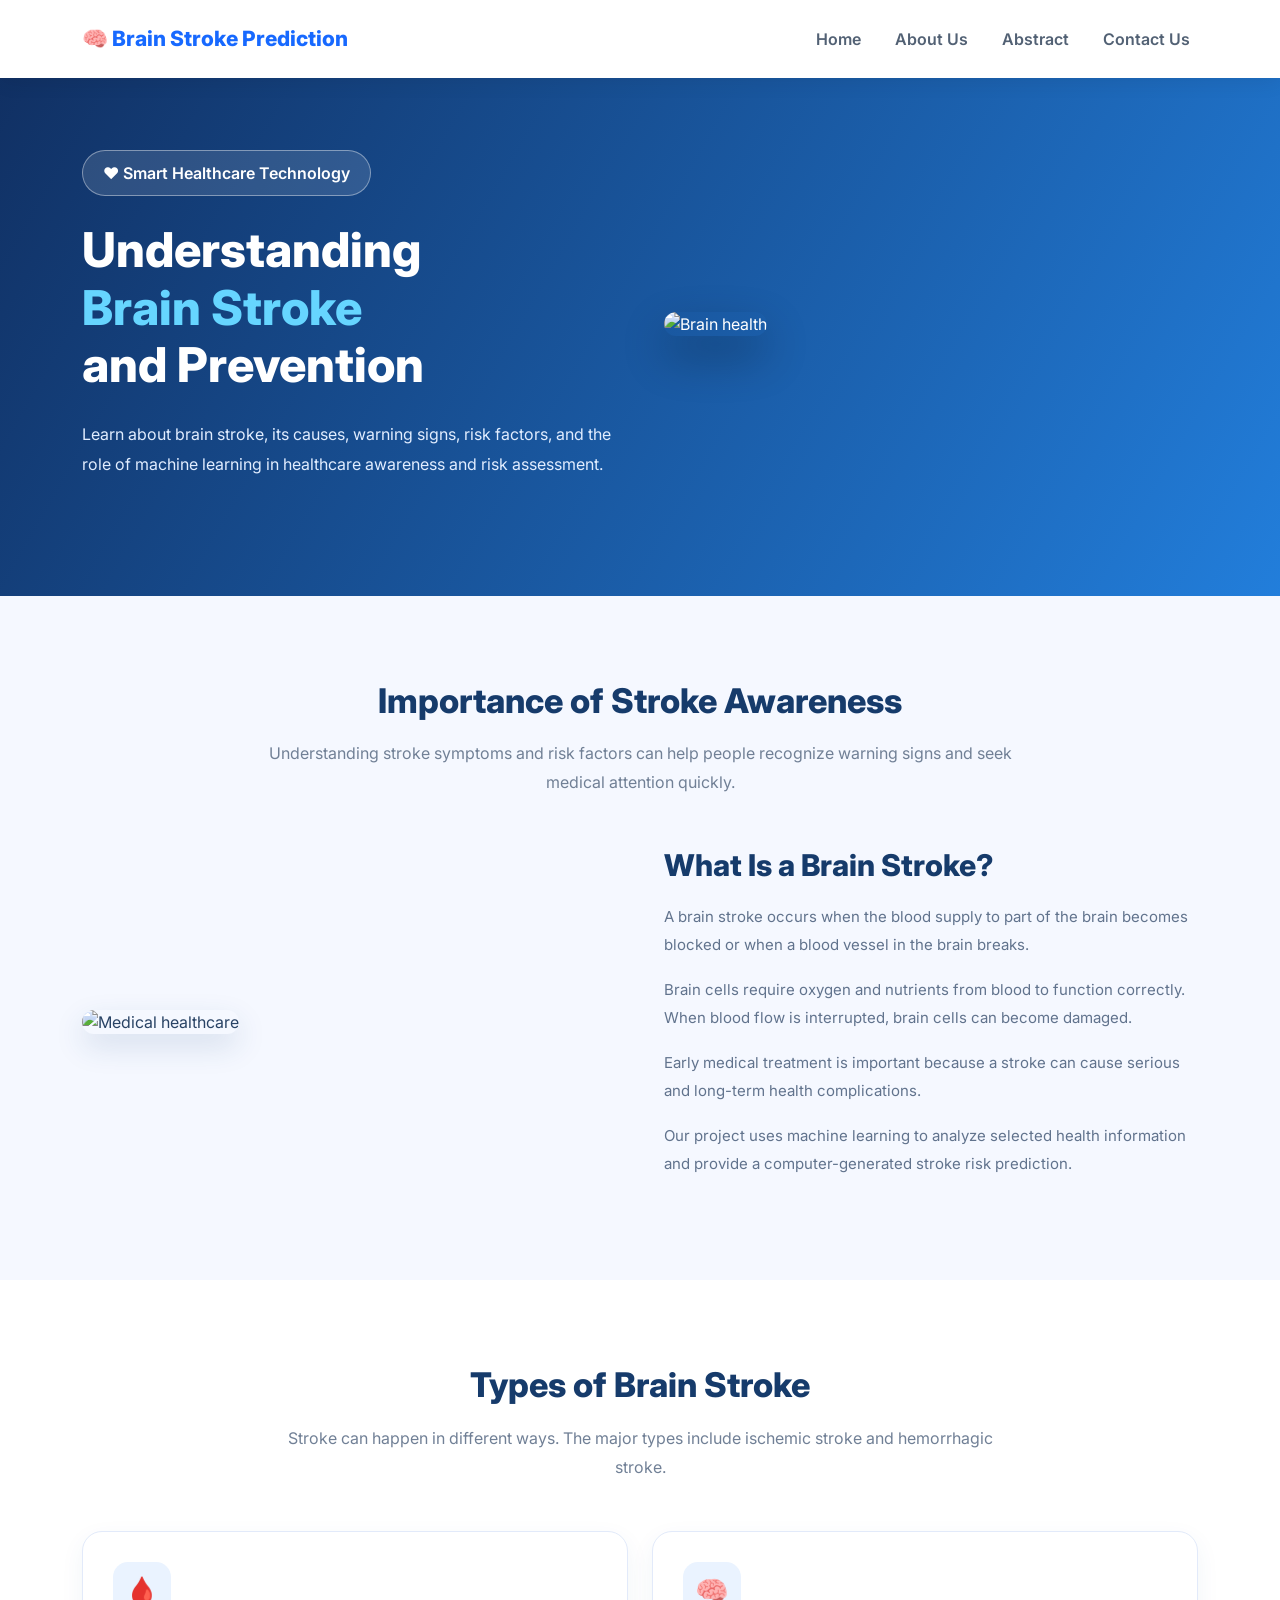
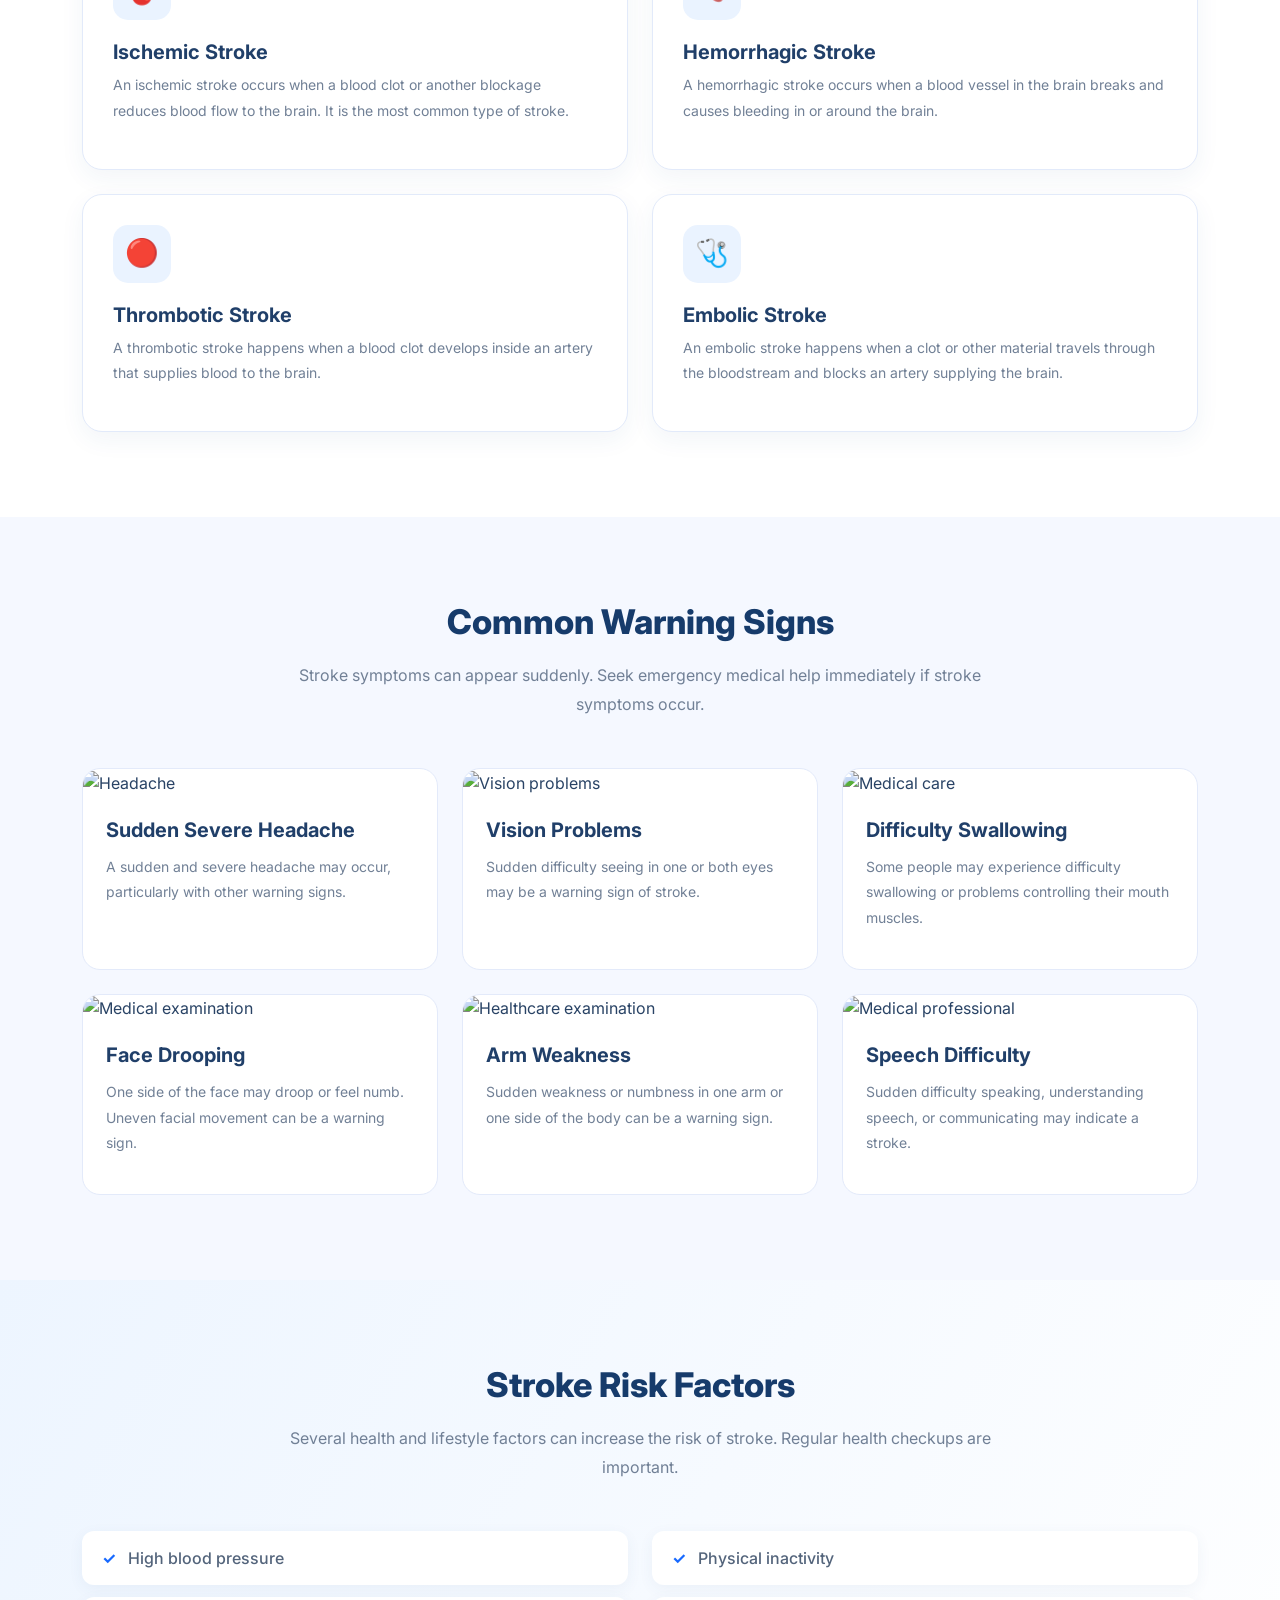
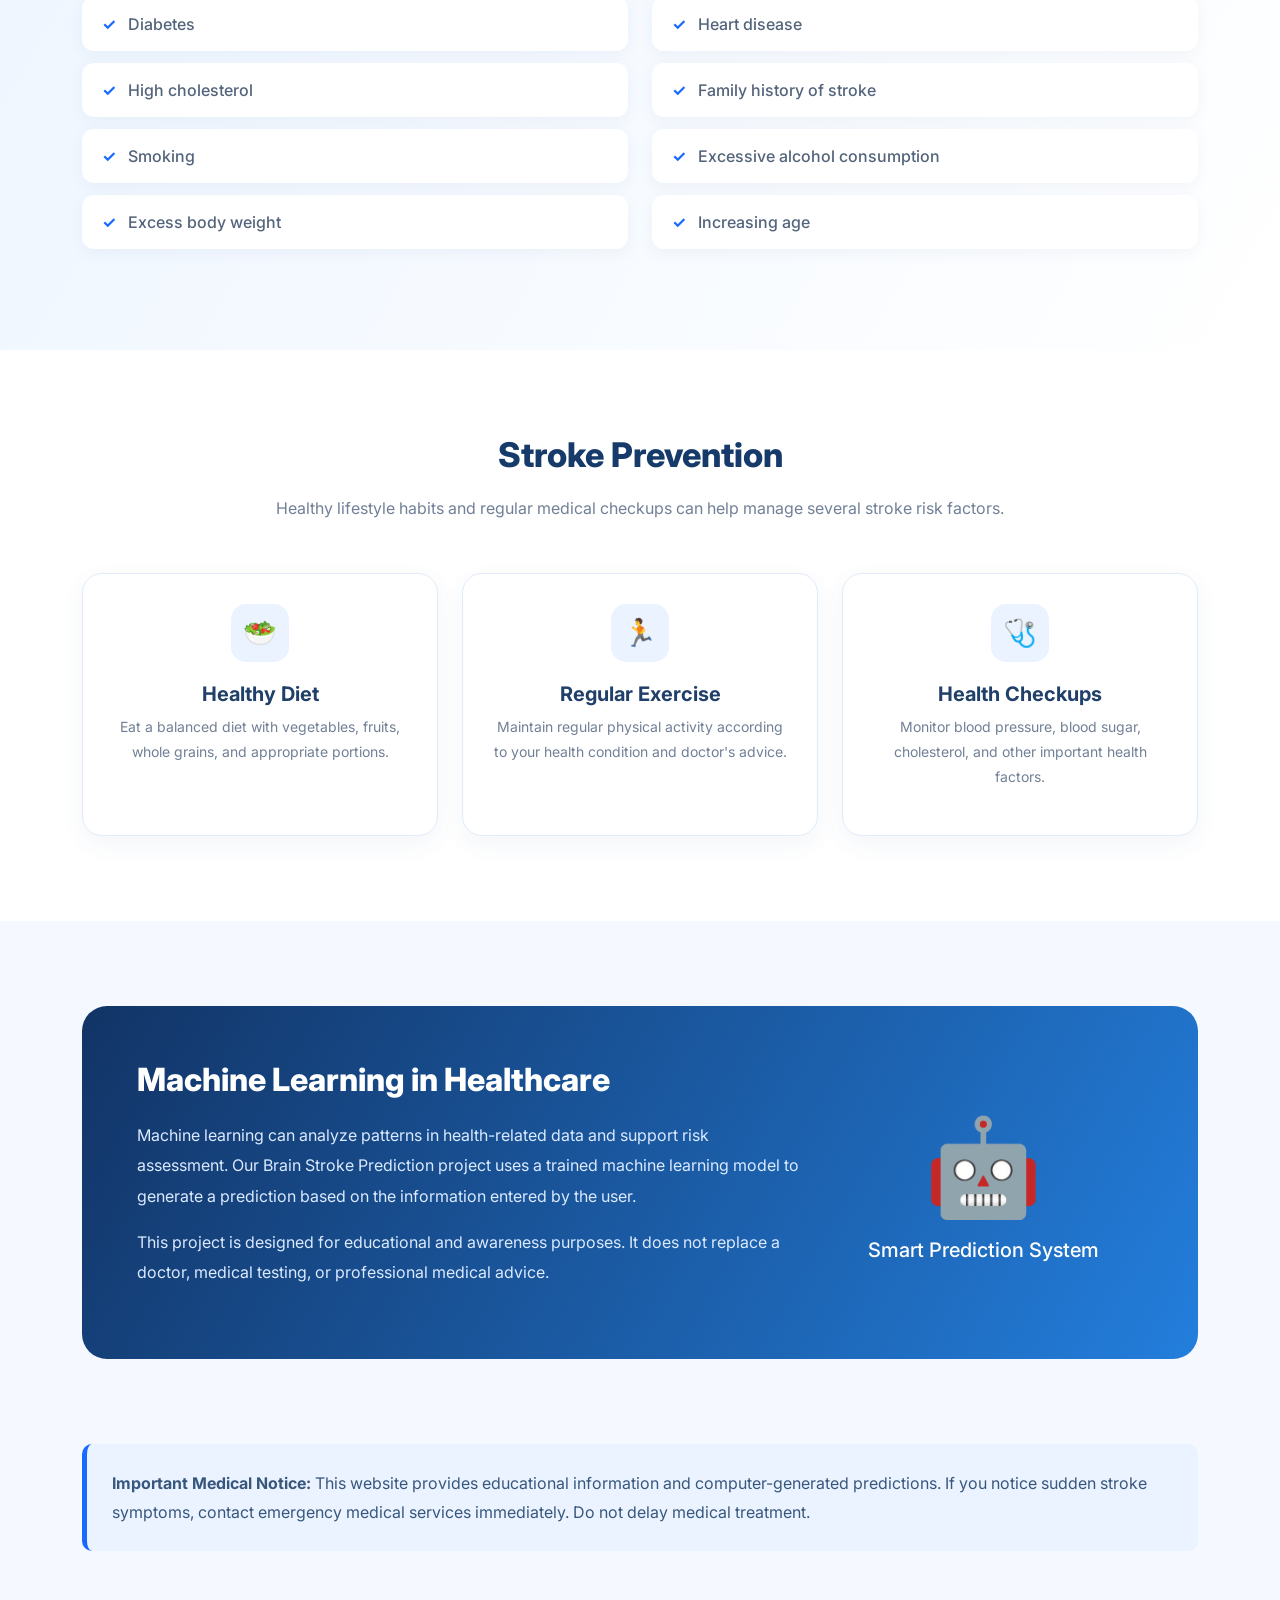
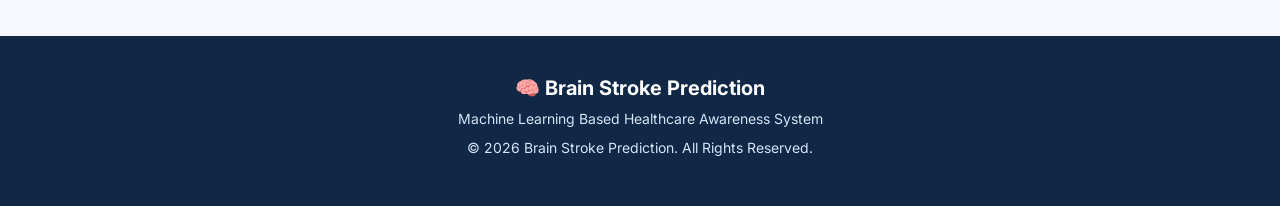
==== templates/aboutus.html @ ed499a5a "Initial commit" ====
<!DOCTYPE html>
<html lang="en">

<head>
  <meta charset="UTF-8">
  <meta name="viewport" content="width=device-width, initial-scale=1.0">

  <title>About Us | Brain Stroke Prediction</title>

  <link rel="stylesheet"
    href="https://cdn.jsdelivr.net/npm/bootstrap@5.3.3/dist/css/bootstrap.min.css">

  <link rel="stylesheet"
    href="https://fonts.googleapis.com/css2?family=Inter:wght@400;500;600;700;800&display=swap">

  <style>
    * {
      box-sizing: border-box;
    }

    body {
      margin: 0;
      font-family: 'Inter', sans-serif;
      background: #f5f8ff;
      color: #294365;
    }

    .navbar {
      background: #ffffff;
      padding: 18px 0;
      box-shadow: 0 3px 20px rgba(0, 0, 0, 0.08);
    }

    .navbar-brand {
      font-size: 21px;
      font-weight: 800;
      color: #1769ff !important;
    }

    .nav-link {
      color: #526174 !important;
      font-weight: 600;
      margin-left: 18px;
    }

    .nav-link:hover {
      color: #1769ff !important;
    }

    /* HERO */
    .hero {
      padding: 150px 0 100px;
      background: linear-gradient(120deg, #102e60, #227edb);
      color: white;
    }

    .hero-badge {
      display: inline-block;
      padding: 10px 20px;
      border: 1px solid rgba(255, 255, 255, 0.4);
      border-radius: 30px;
      background: rgba(255, 255, 255, 0.12);
      margin-bottom: 25px;
      font-weight: 600;
    }

    .hero h1 {
      font-size: 48px;
      font-weight: 800;
      line-height: 1.2;
    }

    .hero h1 span {
      color: #66d5ff;
    }

    .hero p {
      color: #e1edff;
      font-size: 16px;
      line-height: 1.9;
      margin-top: 25px;
    }

    .hero-image {
      width: 100%;
      height: 360px;
      object-fit: cover;
      border-radius: 25px;
      box-shadow: 0 20px 45px rgba(0, 0, 0, 0.3);
    }

    /* GENERAL */
    .section {
      padding: 85px 0;
    }

    .section-title {
      text-align: center;
      font-size: 34px;
      font-weight: 800;
      color: #163b6b;
      margin-bottom: 18px;
    }

    .section-subtitle {
      max-width: 750px;
      margin: 0 auto 50px;
      text-align: center;
      color: #718096;
      line-height: 1.8;
    }

    .content-heading {
      font-size: 30px;
      font-weight: 800;
      color: #163b6b;
      margin-bottom: 20px;
    }

    .content-text {
      color: #61738d;
      line-height: 1.9;
      font-size: 15px;
    }

    .info-image {
      width: 100%;
      height: 370px;
      object-fit: cover;
      border-radius: 22px;
      box-shadow: 0 12px 30px rgba(31, 74, 125, 0.15);
    }

    /* STROKE TYPES */
    .type-card {
      height: 100%;
      padding: 30px;
      background: white;
      border: 1px solid #e2eafa;
      border-radius: 20px;
      box-shadow: 0 8px 25px rgba(35, 83, 140, 0.06);
      transition: 0.3s;
    }

    .type-card:hover {
      transform: translateY(-8px);
      box-shadow: 0 15px 35px rgba(35, 83, 140, 0.15);
    }

    .card-icon {
      width: 58px;
      height: 58px;
      display: flex;
      align-items: center;
      justify-content: center;
      border-radius: 15px;
      background: #eaf3ff;
      font-size: 27px;
      margin-bottom: 20px;
    }

    .type-card h4 {
      color: #203f69;
      font-size: 20px;
      font-weight: 700;
    }

    .type-card p {
      color: #718096;
      font-size: 14px;
      line-height: 1.8;
    }

    /* SYMPTOMS */
    .symptom-card {
      height: 100%;
      background: white;
      border: 1px solid #e3eafa;
      border-radius: 18px;
      overflow: hidden;
      transition: 0.3s;
    }

    .symptom-card:hover {
      transform: translateY(-6px);
      box-shadow: 0 12px 30px rgba(35, 83, 140, 0.12);
    }

    .symptom-card img {
      width: 100%;
      height: 190px;
      object-fit: cover;
    }

    .symptom-content {
      padding: 23px;
    }

    .symptom-content h5 {
      color: #203f69;
      font-weight: 700;
      margin-bottom: 12px;
    }

    .symptom-content p {
      color: #718096;
      font-size: 14px;
      line-height: 1.8;
    }

    /* RISK FACTORS */
    .risk-section {
      background: linear-gradient(120deg, #edf5ff, #ffffff);
    }

    .risk-list {
      list-style: none;
      padding: 0;
    }

    .risk-list li {
      background: white;
      padding: 15px 20px;
      margin-bottom: 12px;
      border-radius: 12px;
      box-shadow: 0 4px 15px rgba(50, 90, 130, 0.06);
      color: #53647b;
      font-weight: 500;
    }

    .risk-list li::before {
      content: "✓";
      color: #1769ff;
      font-weight: bold;
      margin-right: 12px;
    }

    /* TECHNOLOGY */
    .technology-box {
      padding: 55px;
      border-radius: 25px;
      color: white;
      background: linear-gradient(120deg, #123466, #237edc);
    }

    .technology-box h2 {
      font-weight: 800;
      margin-bottom: 20px;
    }

    .technology-box p {
      color: #dbeaff;
      line-height: 1.9;
    }

    .technology-icon {
      font-size: 95px;
    }

    /* EMERGENCY NOTICE */
    .notice {
      padding: 25px;
      border-left: 5px solid #1769ff;
      border-radius: 10px;
      background: #eaf3ff;
      color: #38577d;
      line-height: 1.8;
    }

    /* FOOTER */
    .footer {
      padding: 40px 0;
      text-align: center;
      background: #102746;
      color: #d5e4f7;
    }

    .footer h5 {
      color: white;
      font-weight: 700;
    }

    .footer p {
      font-size: 14px;
      margin: 8px 0;
    }

    @media (max-width: 768px) {
      .hero {
        padding: 120px 0 70px;
      }

      .hero h1 {
        font-size: 34px;
      }

      .hero-image {
        height: 280px;
        margin-top: 35px;
      }

      .section {
        padding: 55px 0;
      }

      .section-title {
        font-size: 27px;
      }

      .technology-box {
        padding: 30px;
      }
    }
  </style>
</head>

<body>

  <!-- NAVIGATION -->
  <nav class="navbar navbar-expand-lg fixed-top">
    <div class="container">

      <a class="navbar-brand" href="/">
        🧠 Brain Stroke Prediction
      </a>

      <button class="navbar-toggler" type="button"
        data-bs-toggle="collapse" data-bs-target="#mainNav">
        <span class="navbar-toggler-icon"></span>
      </button>

      <div class="collapse navbar-collapse" id="mainNav">
        <ul class="navbar-nav ms-auto">

          <li class="nav-item">
            <a class="nav-link" href="/">Home</a>
          </li>

          <li class="nav-item">
            <a class="nav-link active" href="/aboutus">About Us</a>
          </li>

          <li class="nav-item">
            <a class="nav-link" href="/abstract">Abstract</a>
          </li>

          <li class="nav-item">
            <a class="nav-link" href="/contactus">Contact Us</a>
          </li>

        </ul>
      </div>
    </div>
  </nav>


  <!-- HERO SECTION -->
  <section class="hero">
    <div class="container">
      <div class="row align-items-center g-5">

        <div class="col-lg-6">

          <div class="hero-badge">
            ❤️ Smart Healthcare Technology
          </div>

          <h1>
            Understanding<br>
            <span>Brain Stroke</span><br>
            and Prevention
          </h1>

          <p>
            Learn about brain stroke, its causes, warning signs,
            risk factors, and the role of machine learning in
            healthcare awareness and risk assessment.
          </p>

        </div>

        <div class="col-lg-6">

          <img class="hero-image"
            src="https://images.unsplash.com/photo-1559757175-0eb30cd8c063?auto=format&fit=crop&w=900&q=80"
            alt="Brain health">

        </div>

      </div>
    </div>
  </section>


  <!-- INTRODUCTION -->
  <section class="section">
    <div class="container">

      <h2 class="section-title">
        Importance of Stroke Awareness
      </h2>

      <p class="section-subtitle">
        Understanding stroke symptoms and risk factors can help
        people recognize warning signs and seek medical attention
        quickly.
      </p>

      <div class="row align-items-center g-5">

        <div class="col-lg-6">

          <img class="info-image"
            src="https://images.unsplash.com/photo-1576091160399-112ba8d25d1d?auto=format&fit=crop&w=900&q=80"
            alt="Medical healthcare">

        </div>

        <div class="col-lg-6">

          <h3 class="content-heading">
            What Is a Brain Stroke?
          </h3>

          <p class="content-text">
            A brain stroke occurs when the blood supply to part
            of the brain becomes blocked or when a blood vessel
            in the brain breaks.
          </p>

          <p class="content-text">
            Brain cells require oxygen and nutrients from blood
            to function correctly. When blood flow is interrupted,
            brain cells can become damaged.
          </p>

          <p class="content-text">
            Early medical treatment is important because a stroke
            can cause serious and long-term health complications.
          </p>

          <p class="content-text">
            Our project uses machine learning to analyze selected
            health information and provide a computer-generated
            stroke risk prediction.
          </p>

        </div>

      </div>
    </div>
  </section>


  <!-- STROKE TYPES -->
  <section class="section bg-white">
    <div class="container">

      <h2 class="section-title">
        Types of Brain Stroke
      </h2>

      <p class="section-subtitle">
        Stroke can happen in different ways. The major types
        include ischemic stroke and hemorrhagic stroke.
      </p>

      <div class="row g-4">

        <div class="col-md-6">
          <div class="type-card">

            <div class="card-icon">🩸</div>

            <h4>Ischemic Stroke</h4>

            <p>
              An ischemic stroke occurs when a blood clot or another
              blockage reduces blood flow to the brain. It is the
              most common type of stroke.
            </p>

          </div>
        </div>

        <div class="col-md-6">
          <div class="type-card">

            <div class="card-icon">🧠</div>

            <h4>Hemorrhagic Stroke</h4>

            <p>
              A hemorrhagic stroke occurs when a blood vessel in
              the brain breaks and causes bleeding in or around
              the brain.
            </p>

          </div>
        </div>

        <div class="col-md-6">
          <div class="type-card">

            <div class="card-icon">🔴</div>

            <h4>Thrombotic Stroke</h4>

            <p>
              A thrombotic stroke happens when a blood clot develops
              inside an artery that supplies blood to the brain.
            </p>

          </div>
        </div>

        <div class="col-md-6">
          <div class="type-card">

            <div class="card-icon">🩺</div>

            <h4>Embolic Stroke</h4>

            <p>
              An embolic stroke happens when a clot or other material
              travels through the bloodstream and blocks an artery
              supplying the brain.
            </p>

          </div>
        </div>

      </div>
    </div>
  </section>


  <!-- WARNING SIGNS -->
  <section class="section">
    <div class="container">

      <h2 class="section-title">
        Common Warning Signs
      </h2>

      <p class="section-subtitle">
        Stroke symptoms can appear suddenly. Seek emergency
        medical help immediately if stroke symptoms occur.
      </p>

      <div class="row g-4">

        <!-- HEADACHE -->
        <div class="col-md-6 col-lg-4">
          <div class="symptom-card">

            <img
              src="https://images.unsplash.com/photo-1541199249251-f713e6145474?auto=format&fit=crop&w=800&q=80"
              alt="Headache">

            <div class="symptom-content">

              <h5>Sudden Severe Headache</h5>

              <p>
                A sudden and severe headache may occur,
                particularly with other warning signs.
              </p>

            </div>
          </div>
        </div>


        <!-- VISION -->
        <div class="col-md-6 col-lg-4">
          <div class="symptom-card">

            <img
              src="https://images.unsplash.com/photo-1530099486328-e021101a494a?auto=format&fit=crop&w=800&q=80"
              alt="Vision problems">

            <div class="symptom-content">

              <h5>Vision Problems</h5>

              <p>
                Sudden difficulty seeing in one or both eyes
                may be a warning sign of stroke.
              </p>

            </div>
          </div>
        </div>


        <!-- SWALLOWING -->
        <div class="col-md-6 col-lg-4">
          <div class="symptom-card">

            <img
              src="https://images.unsplash.com/photo-1584515933487-779824d29309?auto=format&fit=crop&w=800&q=80"
              alt="Medical care">

            <div class="symptom-content">

              <h5>Difficulty Swallowing</h5>

              <p>
                Some people may experience difficulty swallowing
                or problems controlling their mouth muscles.
              </p>

            </div>
          </div>
        </div>


        <!-- FACE DROOPING -->
        <div class="col-md-6 col-lg-4">
          <div class="symptom-card">

            <img
              src="https://images.unsplash.com/photo-1576091160550-2173dba999ef?auto=format&fit=crop&w=800&q=80"
              alt="Medical examination">

            <div class="symptom-content">

              <h5>Face Drooping</h5>

              <p>
                One side of the face may droop or feel numb.
                Uneven facial movement can be a warning sign.
              </p>

            </div>
          </div>
        </div>


        <!-- ARM WEAKNESS -->
        <div class="col-md-6 col-lg-4">
          <div class="symptom-card">

            <img
              src="https://images.unsplash.com/photo-1559757175-0eb30cd8c063?auto=format&fit=crop&w=800&q=80"
              alt="Healthcare examination">

            <div class="symptom-content">

              <h5>Arm Weakness</h5>

              <p>
                Sudden weakness or numbness in one arm or one
                side of the body can be a warning sign.
              </p>

            </div>
          </div>
        </div>


        <!-- SPEECH -->
        <div class="col-md-6 col-lg-4">
          <div class="symptom-card">

            <img
              src="https://images.unsplash.com/photo-1576091160399-112ba8d25d1d?auto=format&fit=crop&w=800&q=80"
              alt="Medical professional">

            <div class="symptom-content">

              <h5>Speech Difficulty</h5>

              <p>
                Sudden difficulty speaking, understanding speech,
                or communicating may indicate a stroke.
              </p>

            </div>
          </div>
        </div>

      </div>
    </div>
  </section>


  <!-- RISK FACTORS -->
  <section class="section risk-section">
    <div class="container">

      <h2 class="section-title">
        Stroke Risk Factors
      </h2>

      <p class="section-subtitle">
        Several health and lifestyle factors can increase the
        risk of stroke. Regular health checkups are important.
      </p>

      <div class="row g-4">

        <div class="col-md-6">

          <ul class="risk-list">
            <li>High blood pressure</li>
            <li>Diabetes</li>
            <li>High cholesterol</li>
            <li>Smoking</li>
            <li>Excess body weight</li>
          </ul>

        </div>

        <div class="col-md-6">

          <ul class="risk-list">
            <li>Physical inactivity</li>
            <li>Heart disease</li>
            <li>Family history of stroke</li>
            <li>Excessive alcohol consumption</li>
            <li>Increasing age</li>
          </ul>

        </div>

      </div>
    </div>
  </section>


  <!-- PREVENTION -->
  <section class="section bg-white">
    <div class="container">

      <h2 class="section-title">
        Stroke Prevention
      </h2>

      <p class="section-subtitle">
        Healthy lifestyle habits and regular medical checkups
        can help manage several stroke risk factors.
      </p>

      <div class="row g-4">

        <div class="col-md-4">
          <div class="type-card text-center">

            <div class="card-icon mx-auto">🥗</div>

            <h4>Healthy Diet</h4>

            <p>
              Eat a balanced diet with vegetables, fruits,
              whole grains, and appropriate portions.
            </p>

          </div>
        </div>

        <div class="col-md-4">
          <div class="type-card text-center">

            <div class="card-icon mx-auto">🏃</div>

            <h4>Regular Exercise</h4>

            <p>
              Maintain regular physical activity according
              to your health condition and doctor's advice.
            </p>

          </div>
        </div>

        <div class="col-md-4">
          <div class="type-card text-center">

            <div class="card-icon mx-auto">🩺</div>

            <h4>Health Checkups</h4>

            <p>
              Monitor blood pressure, blood sugar, cholesterol,
              and other important health factors.
            </p>

          </div>
        </div>

      </div>
    </div>
  </section>


  <!-- MACHINE LEARNING -->
  <section class="section">
    <div class="container">

      <div class="technology-box">

        <div class="row align-items-center">

          <div class="col-lg-8">

            <h2>
              Machine Learning in Healthcare
            </h2>

            <p>
              Machine learning can analyze patterns in health-related
              data and support risk assessment. Our Brain Stroke
              Prediction project uses a trained machine learning model
              to generate a prediction based on the information
              entered by the user.
            </p>

            <p>
              This project is designed for educational and awareness
              purposes. It does not replace a doctor, medical testing,
              or professional medical advice.
            </p>

          </div>

          <div class="col-lg-4 text-center">

            <div class="technology-icon">🤖</div>

            <h5>Smart Prediction System</h5>

          </div>

        </div>

      </div>

    </div>
  </section>


  <!-- MEDICAL NOTICE -->
  <section class="section pt-0">
    <div class="container">

      <div class="notice">

        <strong>Important Medical Notice:</strong>

        This website provides educational information and
        computer-generated predictions. If you notice sudden
        stroke symptoms, contact emergency medical services
        immediately. Do not delay medical treatment.

      </div>

    </div>
  </section>


  <!-- FOOTER -->
  <footer class="footer">

    <div class="container">

      <h5>🧠 Brain Stroke Prediction</h5>

      <p>
        Machine Learning Based Healthcare Awareness System
      </p>

      <p>
        © 2026 Brain Stroke Prediction. All Rights Reserved.
      </p>

    </div>

  </footer>


  <script src="https://cdn.jsdelivr.net/npm/bootstrap@5.3.3/dist/js/bootstrap.bundle.min.js">
  </script>

</body>

</html>
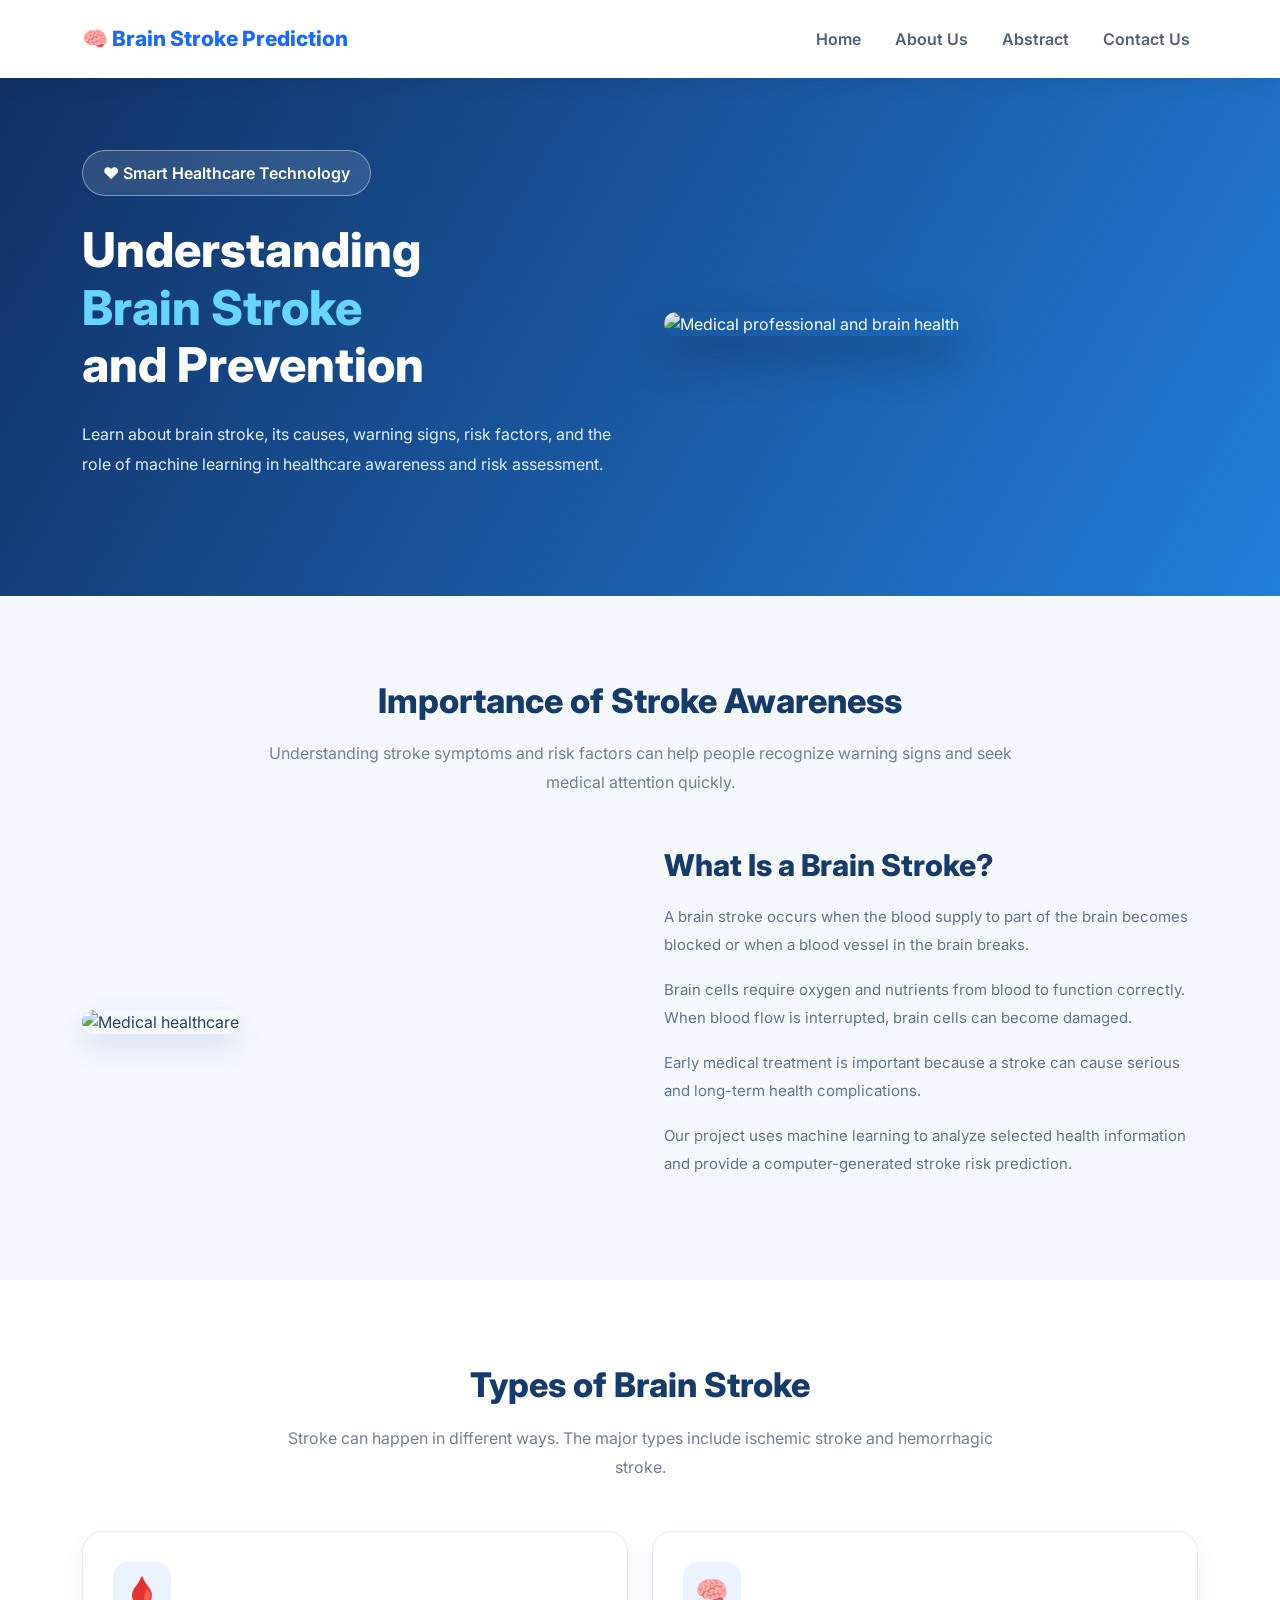
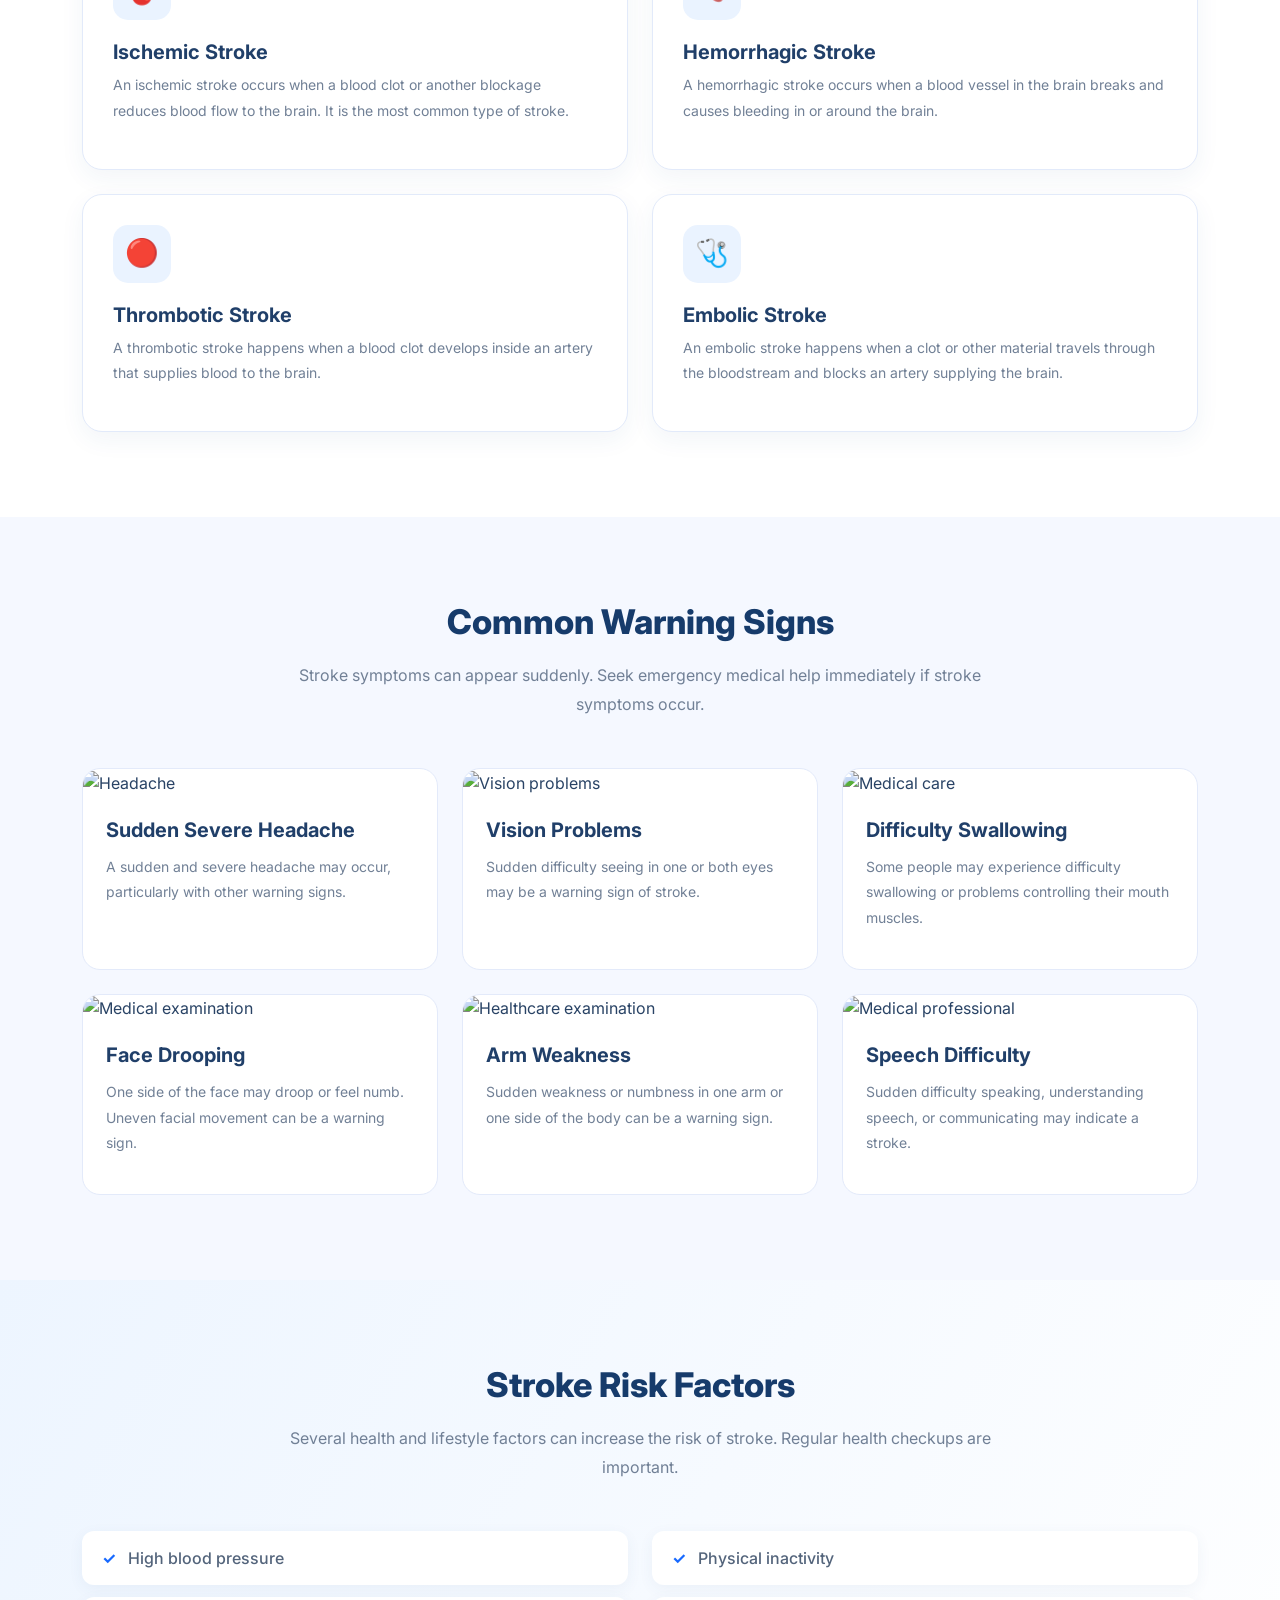
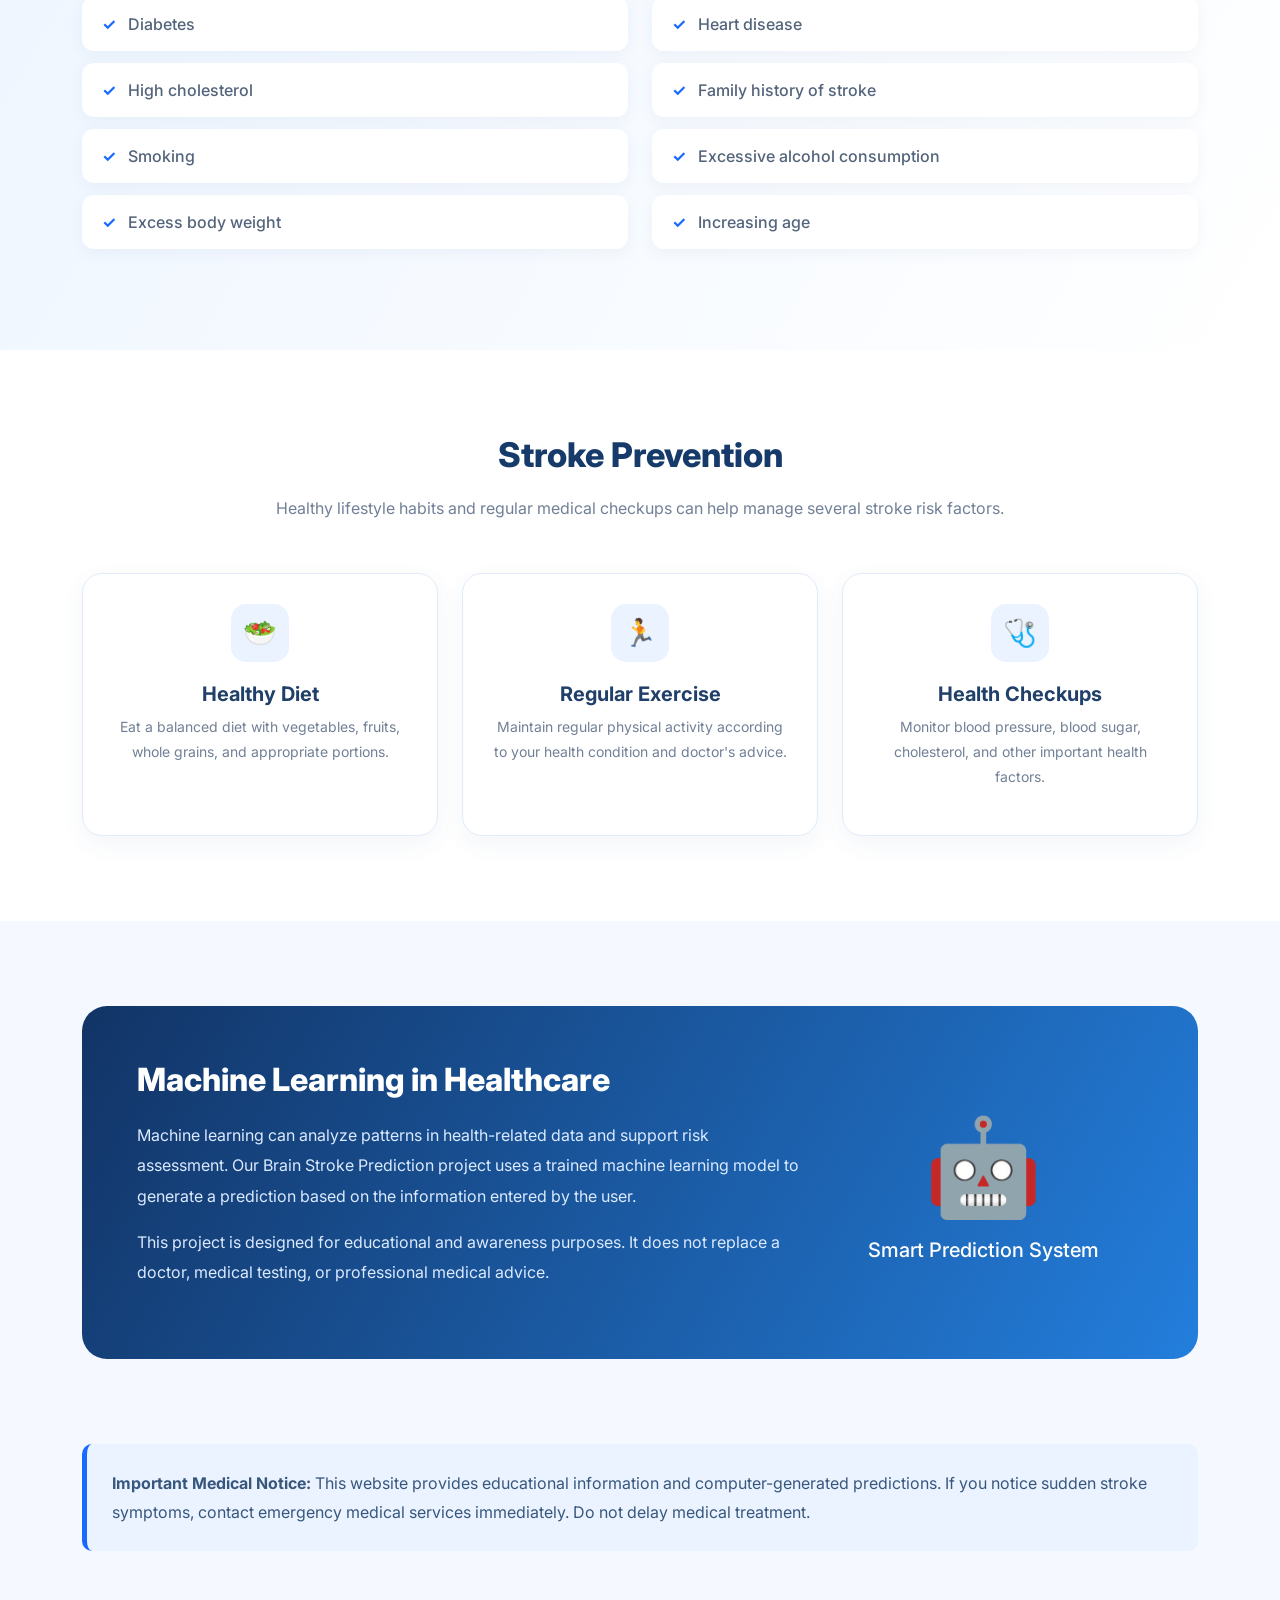
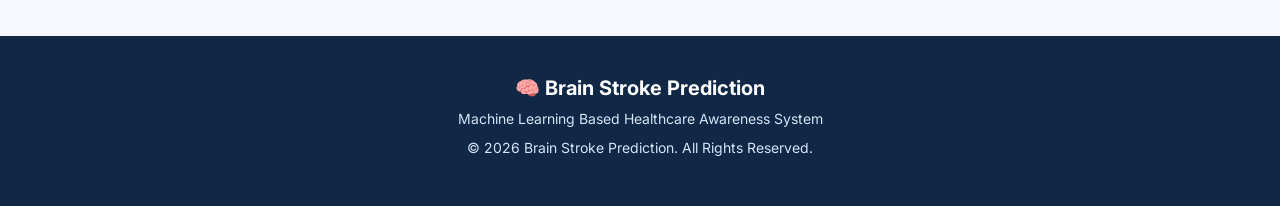
==== commit 8351f337: "Improve About Us medical images" ====
--- a/templates/aboutus.html
+++ b/templates/aboutus.html
@@ -382,9 +382,9 @@
 
         <div class="col-lg-6">
 
-          <img class="hero-image"
-            src="https://images.unsplash.com/photo-1559757175-0eb30cd8c063?auto=format&fit=crop&w=900&q=80"
-            alt="Brain health">
+        <img class="hero-image"
+          src="https://images.unsplash.com/photo-1559757175-0eb30cd8c063?auto=format&fit=crop&w=1200&q=90"
+          alt="Medical professional and brain health">
 
         </div>
 
